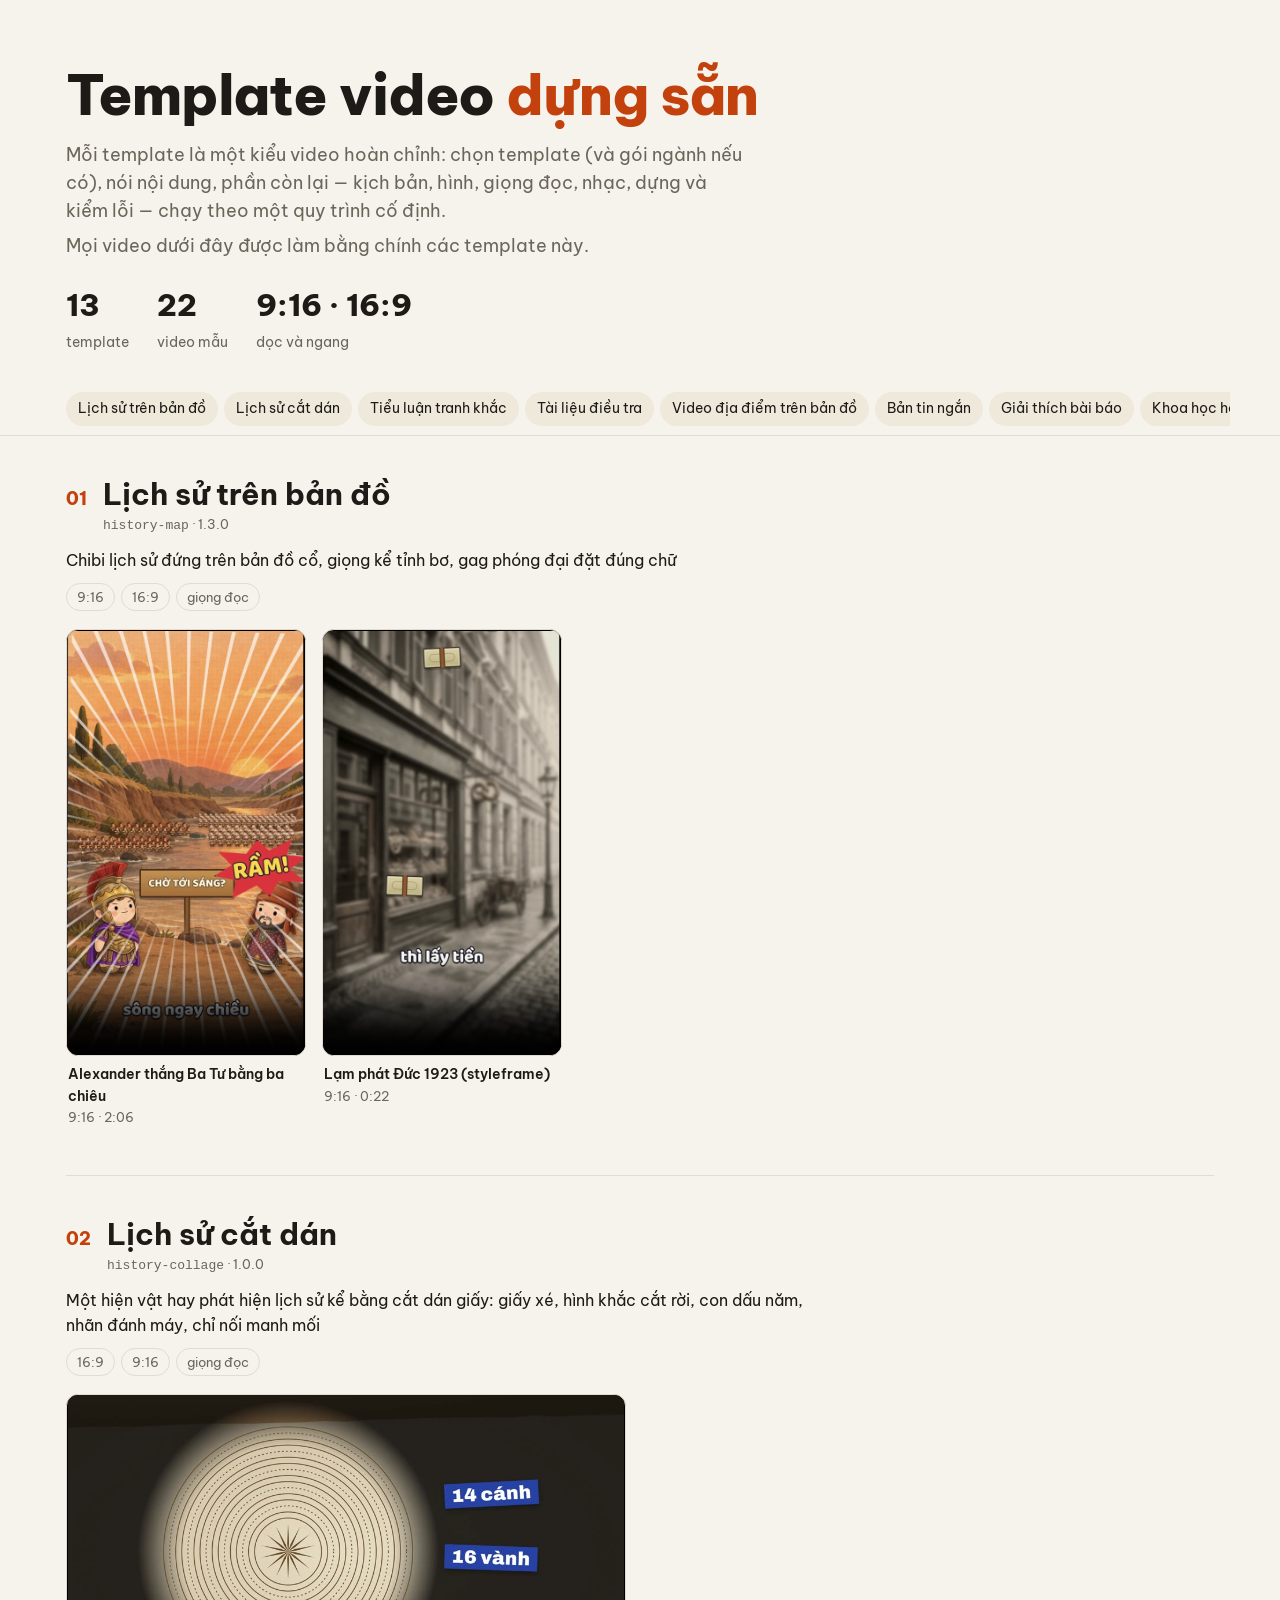
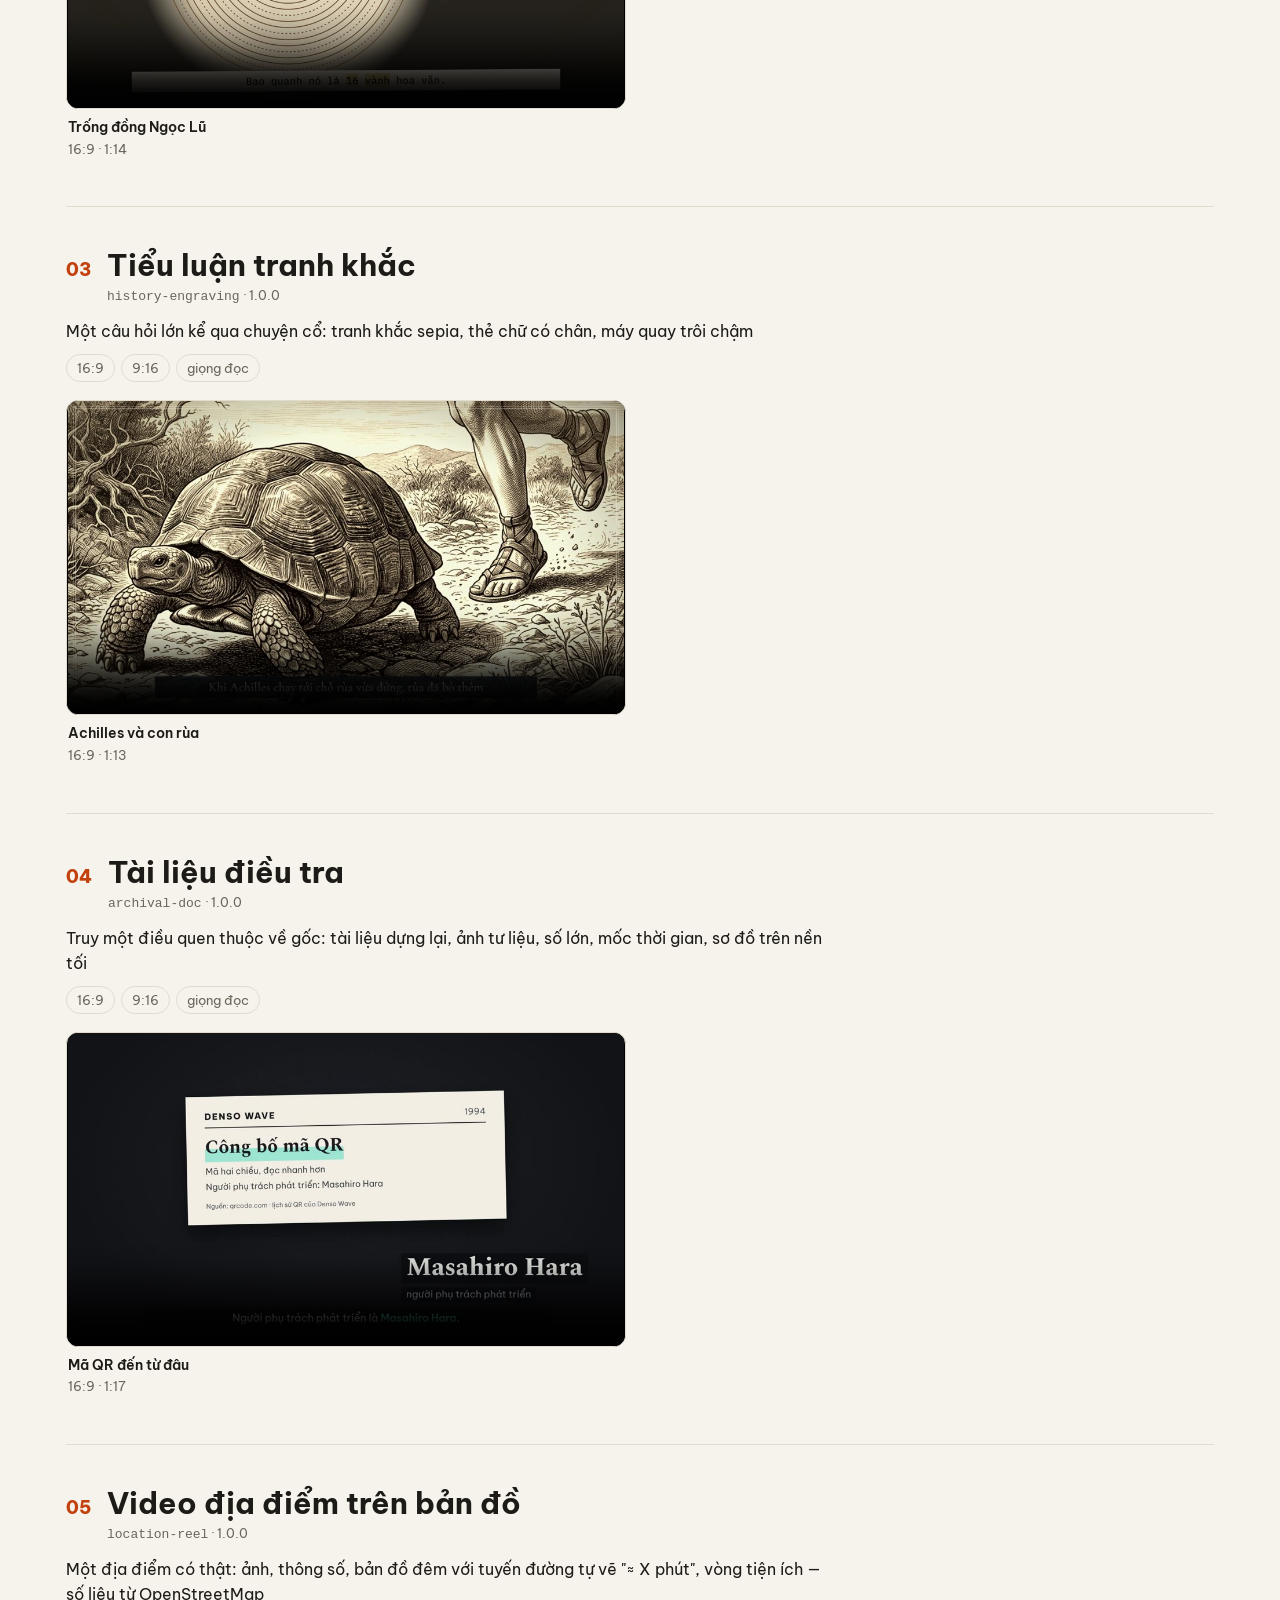
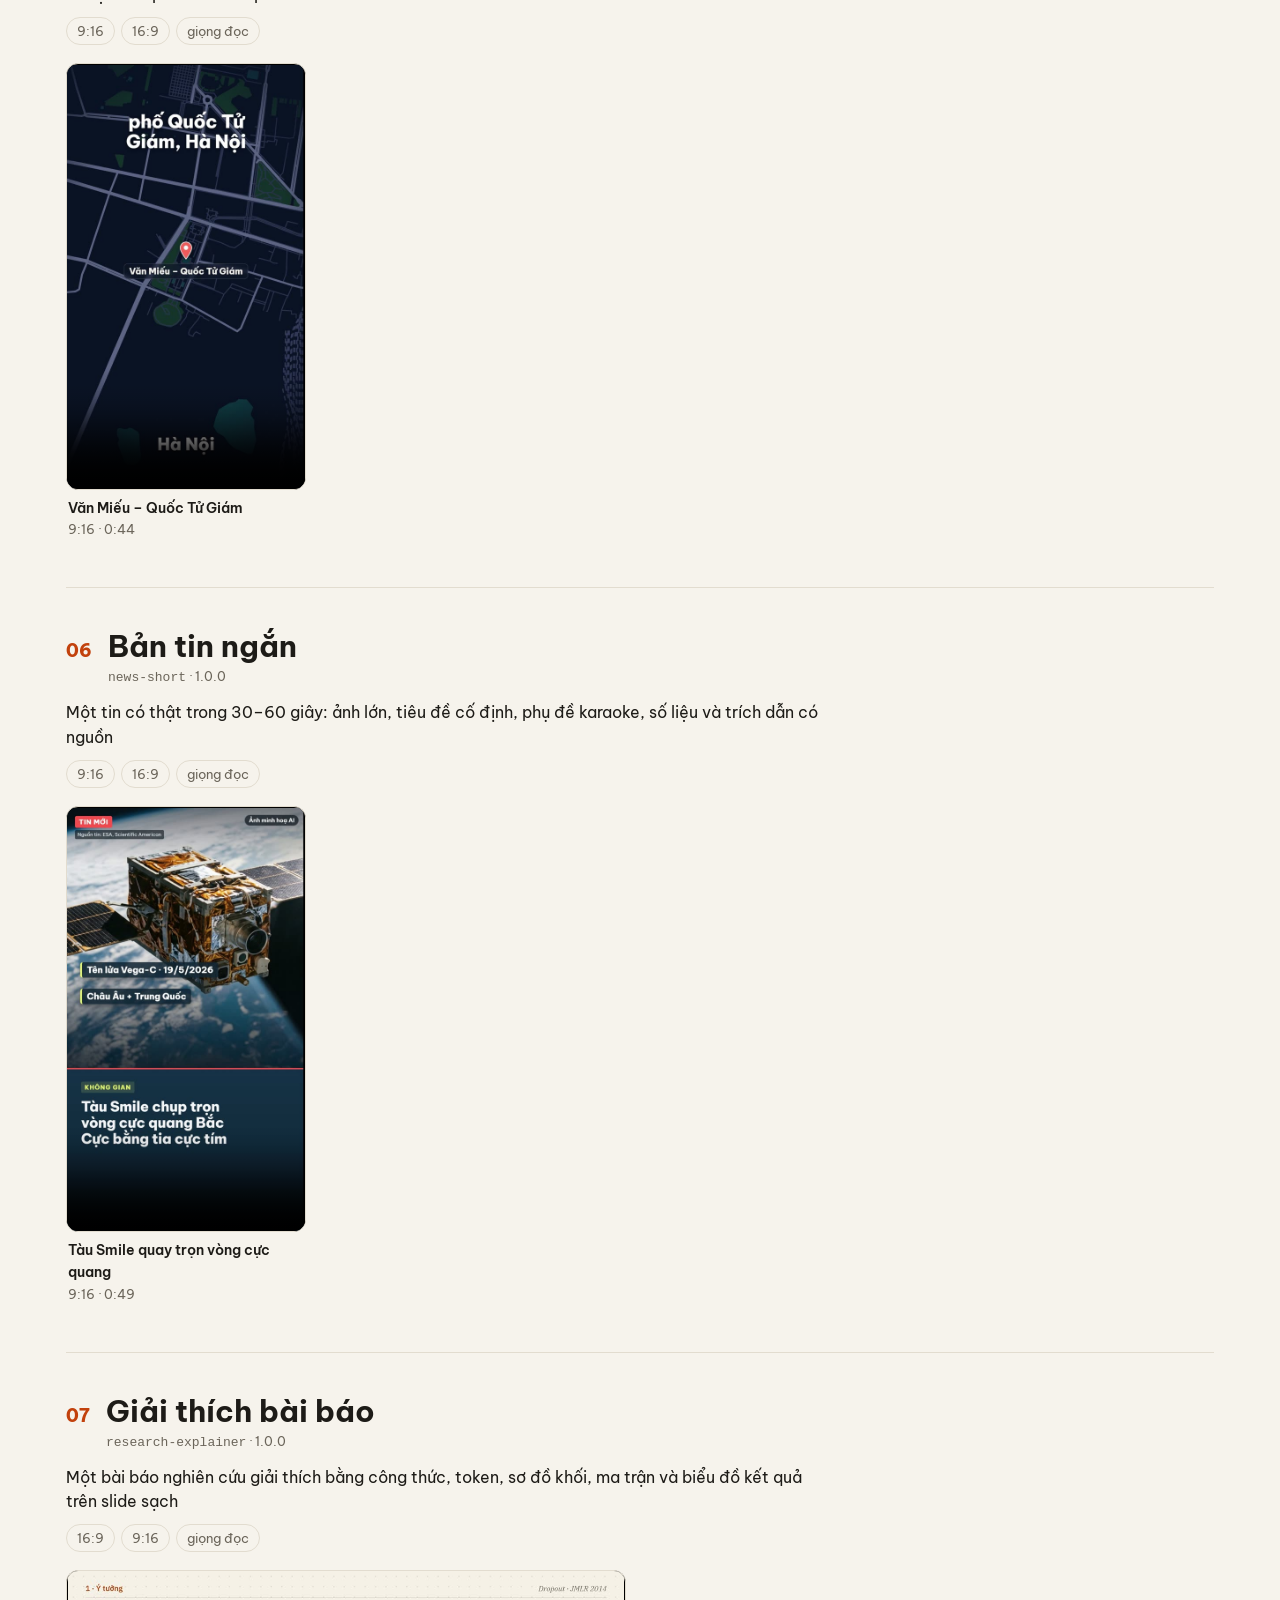
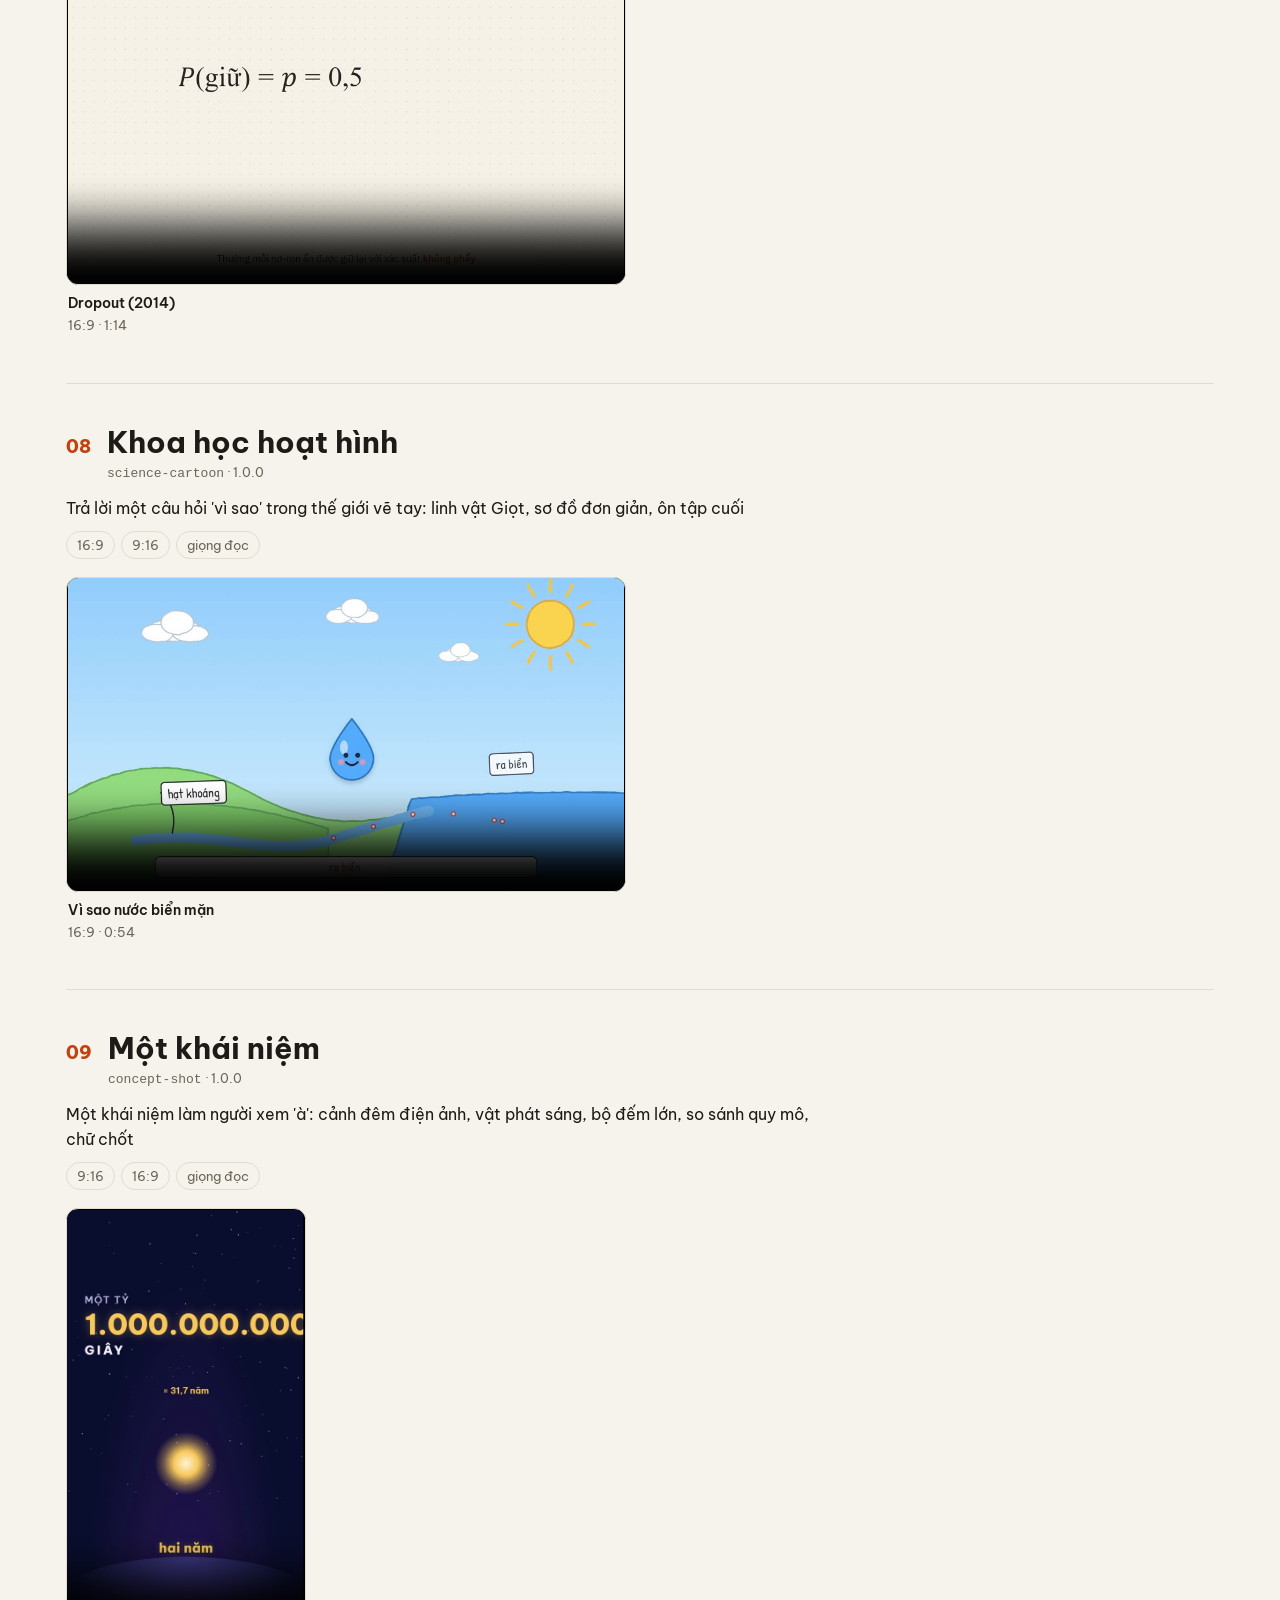
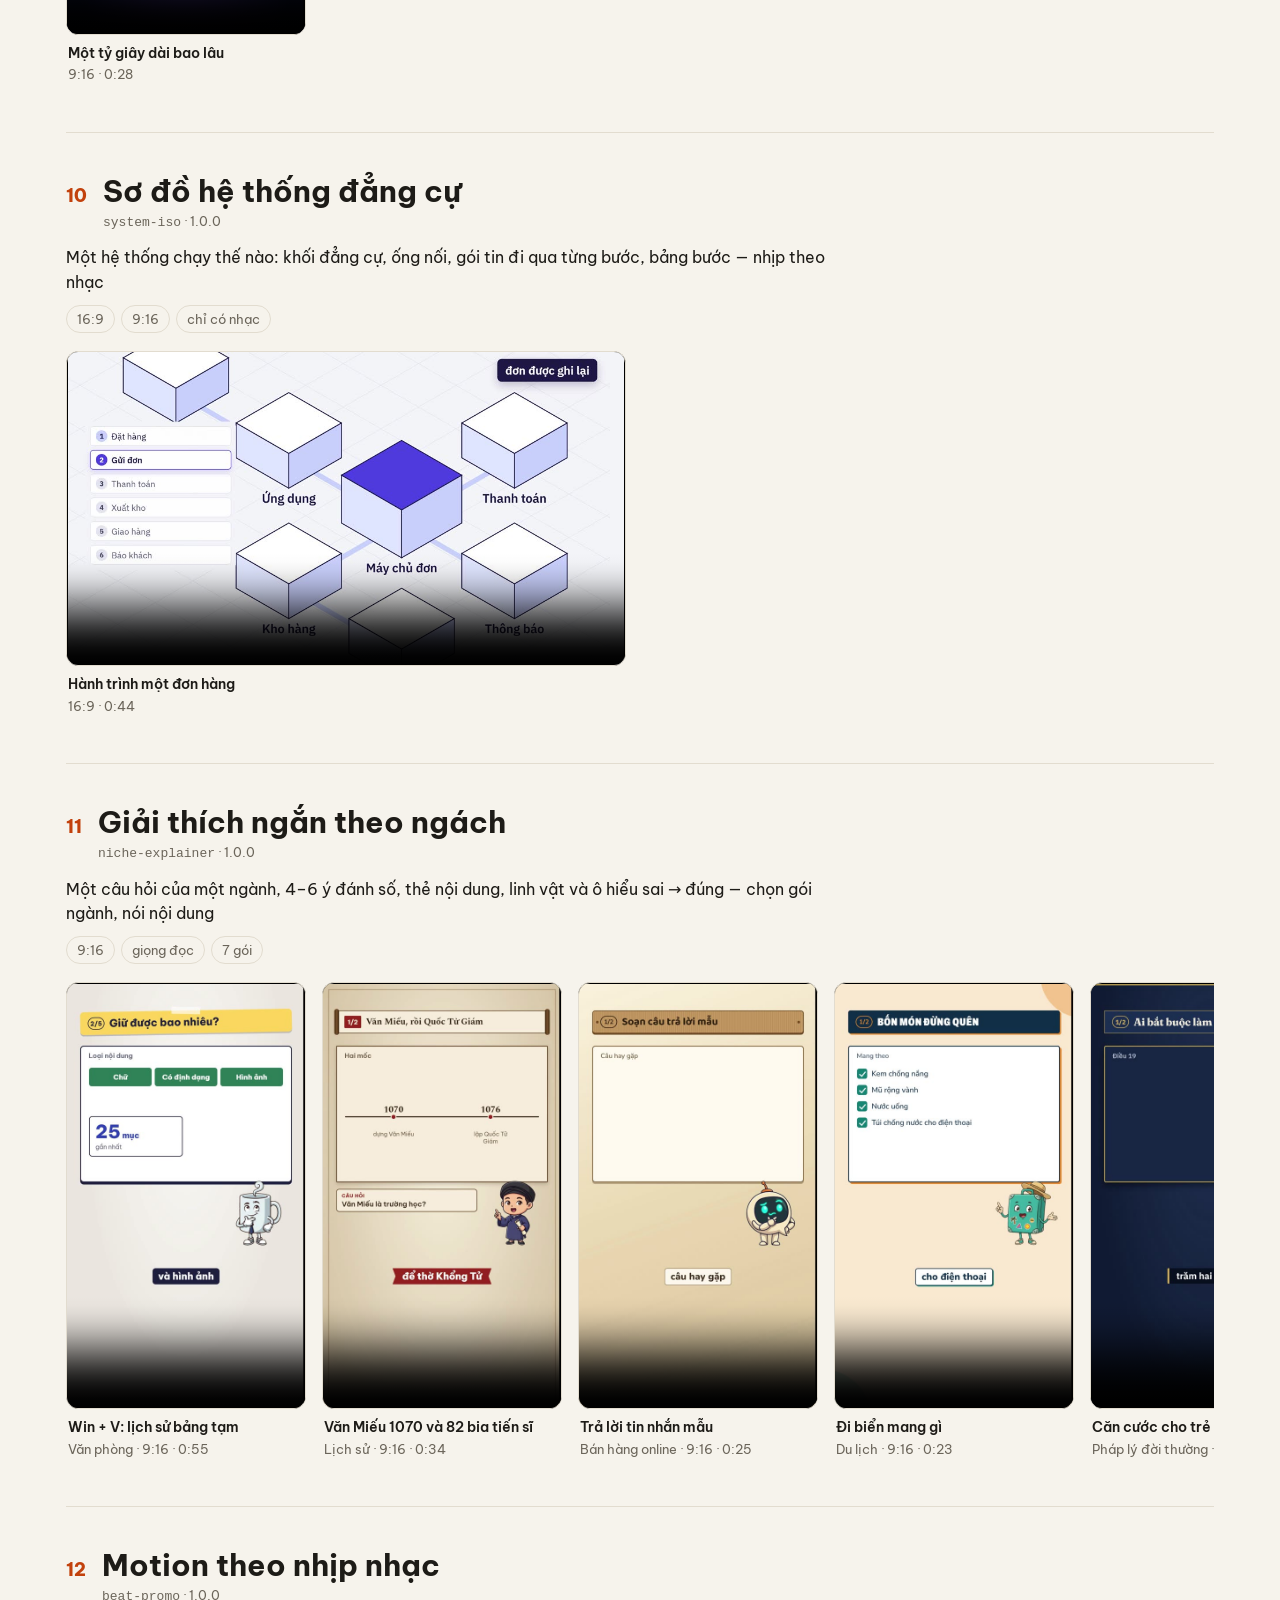
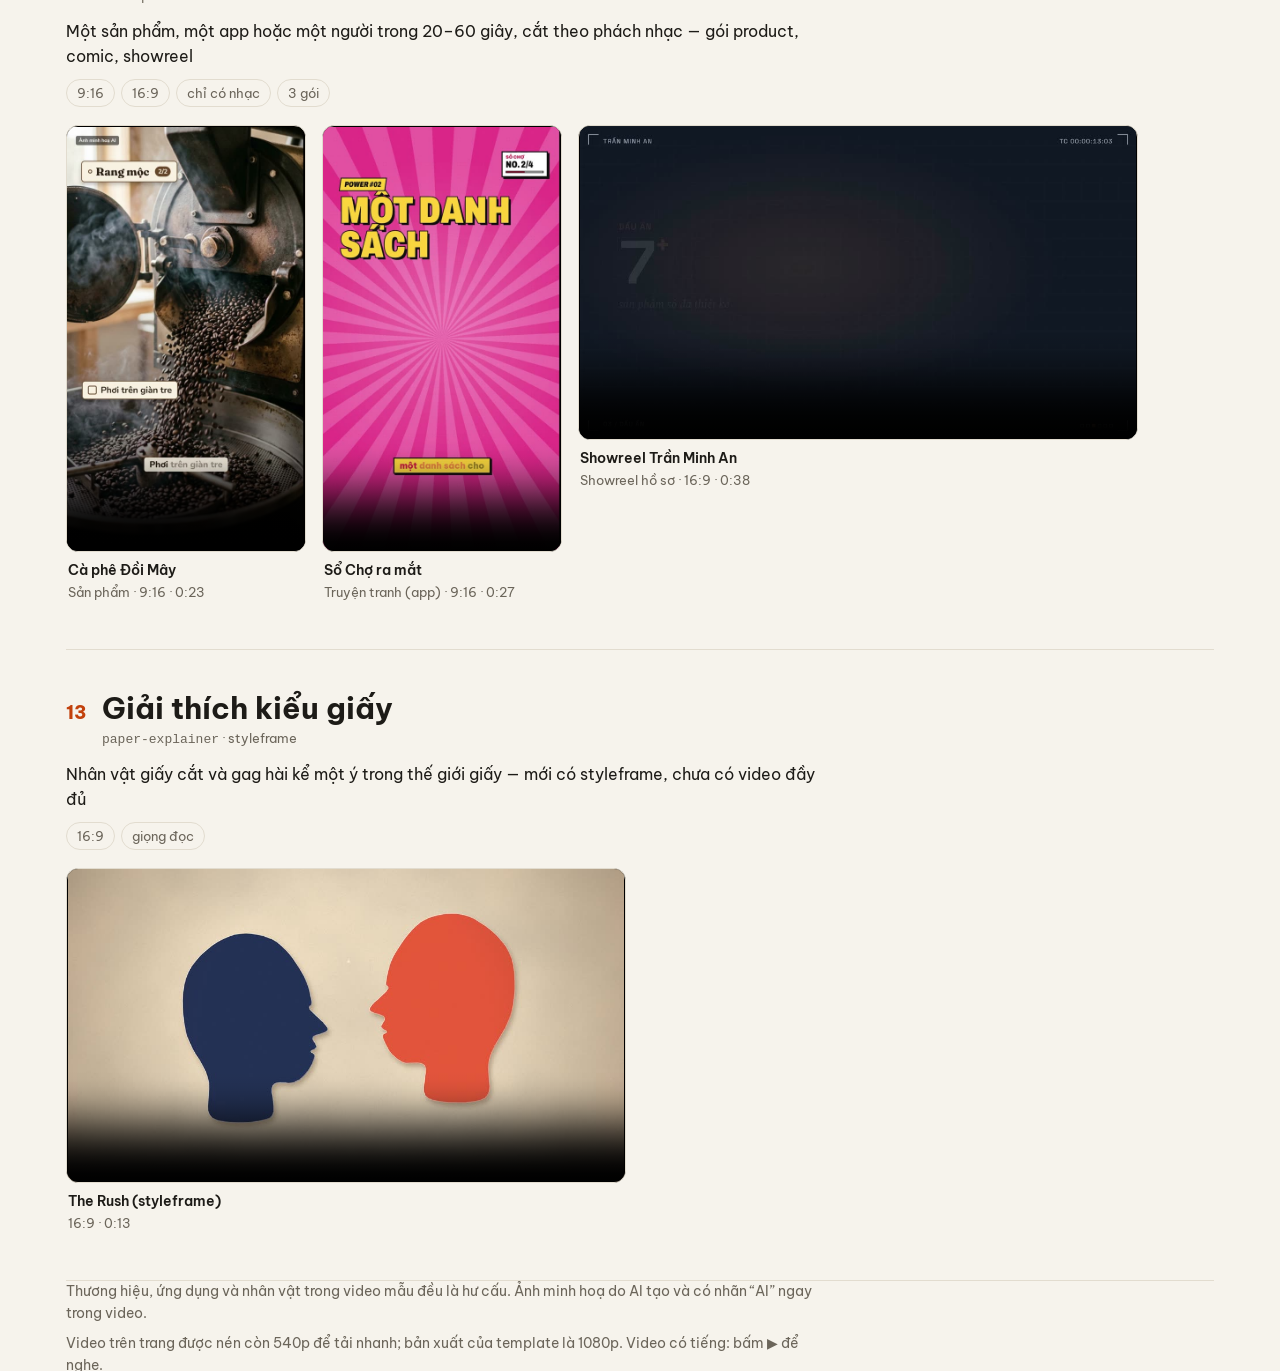
==== index.html @ 96972f42 "Template showcase page with sample videos Built from showcase/ in AI-Native-Lab/ClaudeVideo (master " ====
<!doctype html>
<html lang="vi">
<head>
<meta charset="utf-8">
<meta name="viewport" content="width=device-width, initial-scale=1">
<title>Template video mẫu</title>
<meta name="description" content="Các template video dựng sẵn của studio, mỗi template kèm video mẫu.">
<link rel="preconnect" href="https://fonts.googleapis.com">
<link rel="preconnect" href="https://fonts.gstatic.com" crossorigin>
<link href="https://fonts.googleapis.com/css2?family=Be+Vietnam+Pro:wght@400;600;800&display=swap" rel="stylesheet">
<style>
:root {
  --bg: #F6F3EC; --surface: #FFFFFF; --ink: #1D1B17; --muted: #6B655A; --line: #E2DCCF; --accent: #C2410C; --chip: #EFE9DC;
}
@media (prefers-color-scheme: dark) {
  :root:not([data-theme="light"]) { --bg: #141311; --surface: #1E1C19; --ink: #F1ECE2; --muted: #A39C8F; --line: #34302A; --accent: #F28C4B; --chip: #2A2722; }
}
:root[data-theme="dark"] { --bg: #141311; --surface: #1E1C19; --ink: #F1ECE2; --muted: #A39C8F; --line: #34302A; --accent: #F28C4B; --chip: #2A2722; }
* { box-sizing: border-box; }
body { margin: 0; background: var(--bg); color: var(--ink); font: 16px/1.55 "Be Vietnam Pro", system-ui, sans-serif; }
.wrap { max-width: 1180px; margin: 0 auto; padding: 0 16px; }
.hero { padding-top: 64px; padding-bottom: 28px; }
.hero h1 { font-size: clamp(32px, 6vw, 56px); line-height: 1.12; margin: 0 0 14px; font-weight: 800; letter-spacing: -0.02em; }
.hero h1 em { font-style: normal; color: var(--accent); }
.hero p { max-width: 680px; color: var(--muted); margin: 0 0 8px; font-size: 18px; }
.stats { display: flex; gap: 28px; margin: 22px 0 0; flex-wrap: wrap; }
.stats div b { display: block; font-size: 30px; font-weight: 800; }
.stats div span { color: var(--muted); font-size: 14px; }
nav { position: sticky; top: 0; z-index: 2; background: var(--bg); border-bottom: 1px solid var(--line); }
nav .wrap { display: flex; gap: 6px; overflow-x: auto; padding-top: 10px; padding-bottom: 10px; scrollbar-width: thin; }
nav a { flex: none; text-decoration: none; color: var(--ink); background: var(--chip); padding: 6px 12px; border-radius: 999px; font-size: 14px; }
nav a:hover { color: var(--accent); }
.tpl { padding: 40px 0 36px; border-bottom: 1px solid var(--line); scroll-margin-top: 60px; }
.tpl header { display: flex; gap: 16px; align-items: baseline; }
.num { font-weight: 800; color: var(--accent); font-size: 18px; }
.tpl h2 { margin: 0; font-size: clamp(22px, 3.4vw, 30px); line-height: 1.2; }
.id { margin: 2px 0 0; color: var(--muted); font-size: 13px; }
.id code { font-family: ui-monospace, Consolas, monospace; }
.pitch { max-width: 760px; margin: 12px 0 10px; }
.tags { list-style: none; padding: 0; margin: 0 0 18px; display: flex; gap: 6px; flex-wrap: wrap; }
.tags li { font-size: 13px; padding: 3px 10px; border: 1px solid var(--line); border-radius: 999px; color: var(--muted); }
.strip { display: flex; gap: 16px; overflow-x: auto; padding-bottom: 10px; align-items: flex-start; scroll-snap-type: x proximity; }
.clip { margin: 0; flex: none; scroll-snap-align: start; }
.clip video { display: block; width: 100%; border-radius: 12px; background: #000; border: 1px solid var(--line); }
.v916 { width: 240px; } .v916 video { aspect-ratio: 9 / 16; }
.v169 { width: 560px; } .v169 video { aspect-ratio: 16 / 9; }
figcaption { padding: 8px 2px 0; font-size: 14px; }
figcaption b { display: block; font-weight: 600; }
figcaption span { color: var(--muted); font-size: 13px; }
footer { padding-top: 36px; padding-bottom: 56px; color: var(--muted); font-size: 14px; }
footer p { max-width: 760px; margin: 0 0 8px; }
@media (max-width: 640px) {
  .hero { padding-top: 40px; }
  .v916 { width: 62vw; } .v169 { width: calc(100vw - 32px); }
}
</style>
</head>
<body>
<div class="wrap hero">
  <h1>Template video <em>dựng sẵn</em></h1>
  <p>Mỗi template là một kiểu video hoàn chỉnh: chọn template (và gói ngành nếu có), nói nội dung, phần còn lại — kịch bản, hình, giọng đọc, nhạc, dựng và kiểm lỗi — chạy theo một quy trình cố định.</p>
  <p>Mọi video dưới đây được làm bằng chính các template này.</p>
  <div class="stats"><div><b>13</b><span>template</span></div><div><b>22</b><span>video mẫu</span></div><div><b>9:16 · 16:9</b><span>dọc và ngang</span></div></div>
</div>
<nav><div class="wrap"><a href="#history-map">Lịch sử trên bản đồ</a><a href="#history-collage">Lịch sử cắt dán</a><a href="#history-engraving">Tiểu luận tranh khắc</a><a href="#archival-doc">Tài liệu điều tra</a><a href="#location-reel">Video địa điểm trên bản đồ</a><a href="#news-short">Bản tin ngắn</a><a href="#research-explainer">Giải thích bài báo</a><a href="#science-cartoon">Khoa học hoạt hình</a><a href="#concept-shot">Một khái niệm</a><a href="#system-iso">Sơ đồ hệ thống đẳng cự</a><a href="#niche-explainer">Giải thích ngắn theo ngách</a><a href="#beat-promo">Motion theo nhịp nhạc</a><a href="#paper-explainer">Giải thích kiểu giấy</a></div></nav>
<main class="wrap"><section class="tpl" id="history-map"><header><span class="num">01</span><div><h2>Lịch sử trên bản đồ</h2><p class="id"><code>history-map</code> · 1.3.0</p></div></header><p class="pitch">Chibi lịch sử đứng trên bản đồ cổ, giọng kể tỉnh bơ, gag phóng đại đặt đúng chữ</p><ul class="tags"><li>9:16</li><li>16:9</li><li>giọng đọc</li></ul><div class="strip"><figure class="clip v916"><video controls preload="none" playsinline poster="posters/alexander.jpg" src="videos/alexander.mp4"></video><figcaption><b>Alexander thắng Ba Tư bằng ba chiêu</b><span>9:16 · 2:06</span></figcaption></figure><figure class="clip v916"><video controls preload="none" playsinline poster="posters/duc-1923.jpg" src="videos/duc-1923.mp4"></video><figcaption><b>Lạm phát Đức 1923 (styleframe)</b><span>9:16 · 0:22</span></figcaption></figure></div></section><section class="tpl" id="history-collage"><header><span class="num">02</span><div><h2>Lịch sử cắt dán</h2><p class="id"><code>history-collage</code> · 1.0.0</p></div></header><p class="pitch">Một hiện vật hay phát hiện lịch sử kể bằng cắt dán giấy: giấy xé, hình khắc cắt rời, con dấu năm, nhãn đánh máy, chỉ nối manh mối</p><ul class="tags"><li>16:9</li><li>9:16</li><li>giọng đọc</li></ul><div class="strip"><figure class="clip v169"><video controls preload="none" playsinline poster="posters/trong-dong.jpg" src="videos/trong-dong.mp4"></video><figcaption><b>Trống đồng Ngọc Lũ</b><span>16:9 · 1:14</span></figcaption></figure></div></section><section class="tpl" id="history-engraving"><header><span class="num">03</span><div><h2>Tiểu luận tranh khắc</h2><p class="id"><code>history-engraving</code> · 1.0.0</p></div></header><p class="pitch">Một câu hỏi lớn kể qua chuyện cổ: tranh khắc sepia, thẻ chữ có chân, máy quay trôi chậm</p><ul class="tags"><li>16:9</li><li>9:16</li><li>giọng đọc</li></ul><div class="strip"><figure class="clip v169"><video controls preload="none" playsinline poster="posters/achilles.jpg" src="videos/achilles.mp4"></video><figcaption><b>Achilles và con rùa</b><span>16:9 · 1:13</span></figcaption></figure></div></section><section class="tpl" id="archival-doc"><header><span class="num">04</span><div><h2>Tài liệu điều tra</h2><p class="id"><code>archival-doc</code> · 1.0.0</p></div></header><p class="pitch">Truy một điều quen thuộc về gốc: tài liệu dựng lại, ảnh tư liệu, số lớn, mốc thời gian, sơ đồ trên nền tối</p><ul class="tags"><li>16:9</li><li>9:16</li><li>giọng đọc</li></ul><div class="strip"><figure class="clip v169"><video controls preload="none" playsinline poster="posters/ma-qr.jpg" src="videos/ma-qr.mp4"></video><figcaption><b>Mã QR đến từ đâu</b><span>16:9 · 1:17</span></figcaption></figure></div></section><section class="tpl" id="location-reel"><header><span class="num">05</span><div><h2>Video địa điểm trên bản đồ</h2><p class="id"><code>location-reel</code> · 1.0.0</p></div></header><p class="pitch">Một địa điểm có thật: ảnh, thông số, bản đồ đêm với tuyến đường tự vẽ &quot;≈ X phút&quot;, vòng tiện ích — số liệu từ OpenStreetMap</p><ul class="tags"><li>9:16</li><li>16:9</li><li>giọng đọc</li></ul><div class="strip"><figure class="clip v916"><video controls preload="none" playsinline poster="posters/van-mieu.jpg" src="videos/van-mieu.mp4"></video><figcaption><b>Văn Miếu – Quốc Tử Giám</b><span>9:16 · 0:44</span></figcaption></figure></div></section><section class="tpl" id="news-short"><header><span class="num">06</span><div><h2>Bản tin ngắn</h2><p class="id"><code>news-short</code> · 1.0.0</p></div></header><p class="pitch">Một tin có thật trong 30–60 giây: ảnh lớn, tiêu đề cố định, phụ đề karaoke, số liệu và trích dẫn có nguồn</p><ul class="tags"><li>9:16</li><li>16:9</li><li>giọng đọc</li></ul><div class="strip"><figure class="clip v916"><video controls preload="none" playsinline poster="posters/smile.jpg" src="videos/smile.mp4"></video><figcaption><b>Tàu Smile quay trọn vòng cực quang</b><span>9:16 · 0:49</span></figcaption></figure></div></section><section class="tpl" id="research-explainer"><header><span class="num">07</span><div><h2>Giải thích bài báo</h2><p class="id"><code>research-explainer</code> · 1.0.0</p></div></header><p class="pitch">Một bài báo nghiên cứu giải thích bằng công thức, token, sơ đồ khối, ma trận và biểu đồ kết quả trên slide sạch</p><ul class="tags"><li>16:9</li><li>9:16</li><li>giọng đọc</li></ul><div class="strip"><figure class="clip v169"><video controls preload="none" playsinline poster="posters/dropout.jpg" src="videos/dropout.mp4"></video><figcaption><b>Dropout (2014)</b><span>16:9 · 1:14</span></figcaption></figure></div></section><section class="tpl" id="science-cartoon"><header><span class="num">08</span><div><h2>Khoa học hoạt hình</h2><p class="id"><code>science-cartoon</code> · 1.0.0</p></div></header><p class="pitch">Trả lời một câu hỏi &#x27;vì sao&#x27; trong thế giới vẽ tay: linh vật Giọt, sơ đồ đơn giản, ôn tập cuối</p><ul class="tags"><li>16:9</li><li>9:16</li><li>giọng đọc</li></ul><div class="strip"><figure class="clip v169"><video controls preload="none" playsinline poster="posters/bien-man.jpg" src="videos/bien-man.mp4"></video><figcaption><b>Vì sao nước biển mặn</b><span>16:9 · 0:54</span></figcaption></figure></div></section><section class="tpl" id="concept-shot"><header><span class="num">09</span><div><h2>Một khái niệm</h2><p class="id"><code>concept-shot</code> · 1.0.0</p></div></header><p class="pitch">Một khái niệm làm người xem &#x27;à&#x27;: cảnh đêm điện ảnh, vật phát sáng, bộ đếm lớn, so sánh quy mô, chữ chốt</p><ul class="tags"><li>9:16</li><li>16:9</li><li>giọng đọc</li></ul><div class="strip"><figure class="clip v916"><video controls preload="none" playsinline poster="posters/mot-ty-giay.jpg" src="videos/mot-ty-giay.mp4"></video><figcaption><b>Một tỷ giây dài bao lâu</b><span>9:16 · 0:28</span></figcaption></figure></div></section><section class="tpl" id="system-iso"><header><span class="num">10</span><div><h2>Sơ đồ hệ thống đẳng cự</h2><p class="id"><code>system-iso</code> · 1.0.0</p></div></header><p class="pitch">Một hệ thống chạy thế nào: khối đẳng cự, ống nối, gói tin đi qua từng bước, bảng bước — nhịp theo nhạc</p><ul class="tags"><li>16:9</li><li>9:16</li><li>chỉ có nhạc</li></ul><div class="strip"><figure class="clip v169"><video controls preload="none" playsinline poster="posters/don-hang.jpg" src="videos/don-hang.mp4"></video><figcaption><b>Hành trình một đơn hàng</b><span>16:9 · 0:44</span></figcaption></figure></div></section><section class="tpl" id="niche-explainer"><header><span class="num">11</span><div><h2>Giải thích ngắn theo ngách</h2><p class="id"><code>niche-explainer</code> · 1.0.0</p></div></header><p class="pitch">Một câu hỏi của một ngành, 4–6 ý đánh số, thẻ nội dung, linh vật và ô hiểu sai → đúng — chọn gói ngành, nói nội dung</p><ul class="tags"><li>9:16</li><li>giọng đọc</li><li>7 gói</li></ul><div class="strip"><figure class="clip v916"><video controls preload="none" playsinline poster="posters/nx-office.jpg" src="videos/nx-office.mp4"></video><figcaption><b>Win + V: lịch sử bảng tạm</b><span>Văn phòng · 9:16 · 0:55</span></figcaption></figure><figure class="clip v916"><video controls preload="none" playsinline poster="posters/nx-history.jpg" src="videos/nx-history.mp4"></video><figcaption><b>Văn Miếu 1070 và 82 bia tiến sĩ</b><span>Lịch sử · 9:16 · 0:34</span></figcaption></figure><figure class="clip v916"><video controls preload="none" playsinline poster="posters/nx-shop.jpg" src="videos/nx-shop.mp4"></video><figcaption><b>Trả lời tin nhắn mẫu</b><span>Bán hàng online · 9:16 · 0:25</span></figcaption></figure><figure class="clip v916"><video controls preload="none" playsinline poster="posters/nx-travel.jpg" src="videos/nx-travel.mp4"></video><figcaption><b>Đi biển mang gì</b><span>Du lịch · 9:16 · 0:23</span></figcaption></figure><figure class="clip v916"><video controls preload="none" playsinline poster="posters/nx-legal.jpg" src="videos/nx-legal.mp4"></video><figcaption><b>Căn cước cho trẻ em</b><span>Pháp lý đời thường · 9:16 · 0:31</span></figcaption></figure><figure class="clip v916"><video controls preload="none" playsinline poster="posters/nx-ecommerce.jpg" src="videos/nx-ecommerce.mp4"></video><figcaption><b>Lãi thật một đơn 150 nghìn</b><span>Kinh doanh online · 9:16 · 0:25</span></figcaption></figure><figure class="clip v916"><video controls preload="none" playsinline poster="posters/nx-english.jpg" src="videos/nx-english.mp4"></video><figcaption><b>Make hay do?</b><span>Học tiếng Anh · 9:16 · 0:24</span></figcaption></figure></div></section><section class="tpl" id="beat-promo"><header><span class="num">12</span><div><h2>Motion theo nhịp nhạc</h2><p class="id"><code>beat-promo</code> · 1.0.0</p></div></header><p class="pitch">Một sản phẩm, một app hoặc một người trong 20–60 giây, cắt theo phách nhạc — gói product, comic, showreel</p><ul class="tags"><li>9:16</li><li>16:9</li><li>chỉ có nhạc</li><li>3 gói</li></ul><div class="strip"><figure class="clip v916"><video controls preload="none" playsinline poster="posters/bp-product.jpg" src="videos/bp-product.mp4"></video><figcaption><b>Cà phê Đồi Mây</b><span>Sản phẩm · 9:16 · 0:23</span></figcaption></figure><figure class="clip v916"><video controls preload="none" playsinline poster="posters/bp-comic.jpg" src="videos/bp-comic.mp4"></video><figcaption><b>Sổ Chợ ra mắt</b><span>Truyện tranh (app) · 9:16 · 0:27</span></figcaption></figure><figure class="clip v169"><video controls preload="none" playsinline poster="posters/bp-showreel.jpg" src="videos/bp-showreel.mp4"></video><figcaption><b>Showreel Trần Minh An</b><span>Showreel hồ sơ · 16:9 · 0:38</span></figcaption></figure></div></section><section class="tpl" id="paper-explainer"><header><span class="num">13</span><div><h2>Giải thích kiểu giấy</h2><p class="id"><code>paper-explainer</code> · styleframe</p></div></header><p class="pitch">Nhân vật giấy cắt và gag hài kể một ý trong thế giới giấy — mới có styleframe, chưa có video đầy đủ</p><ul class="tags"><li>16:9</li><li>giọng đọc</li></ul><div class="strip"><figure class="clip v169"><video controls preload="none" playsinline poster="posters/the-rush.jpg" src="videos/the-rush.mp4"></video><figcaption><b>The Rush (styleframe)</b><span>16:9 · 0:13</span></figcaption></figure></div></section></main>
<footer class="wrap">
  <p>Thương hiệu, ứng dụng và nhân vật trong video mẫu đều là hư cấu. Ảnh minh hoạ do AI tạo và có nhãn “AI” ngay trong video.</p>
  <p>Video trên trang được nén còn 540p để tải nhanh; bản xuất của template là 1080p. Video có tiếng: bấm ▶ để nghe.</p>
</footer>
<script>
// one video at a time
document.addEventListener("play", function (ev) {
  document.querySelectorAll("video").forEach(function (v) { if (v !== ev.target) v.pause(); });
}, true);
</script>
</body>
</html>
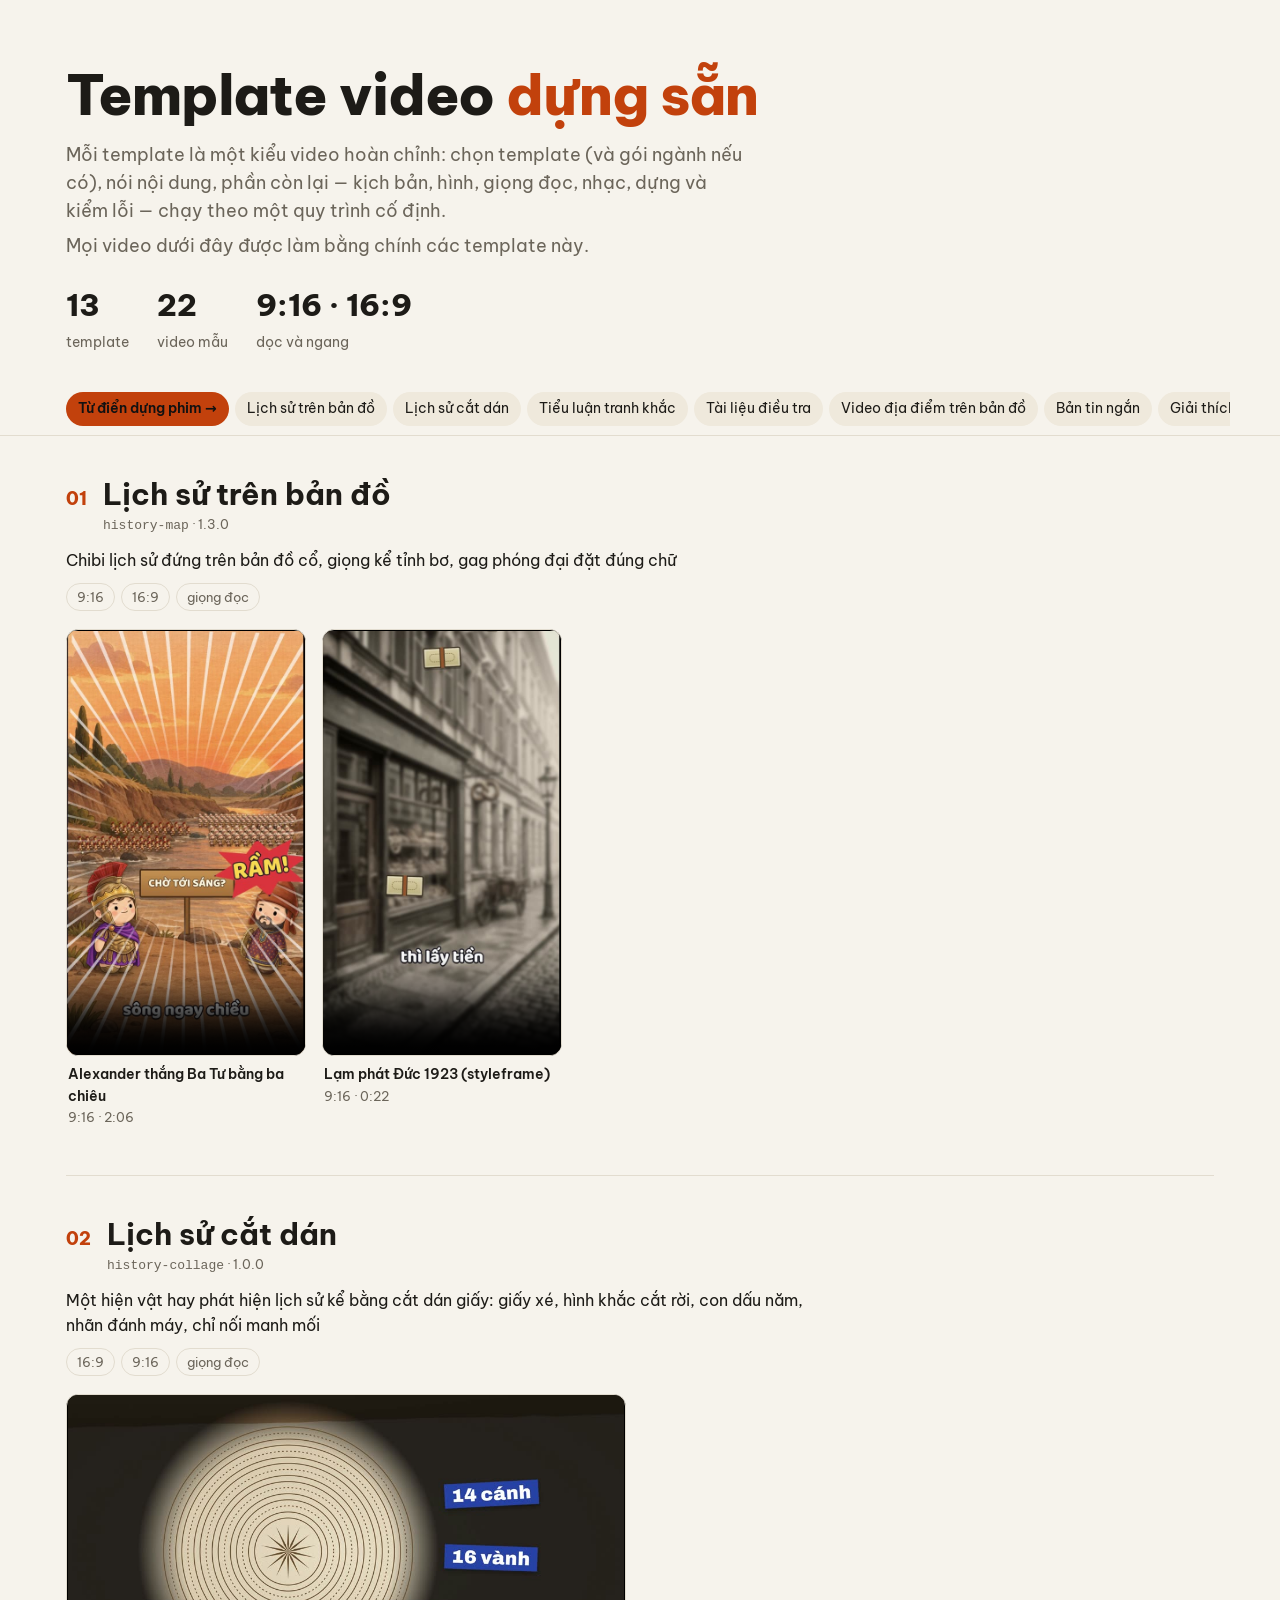
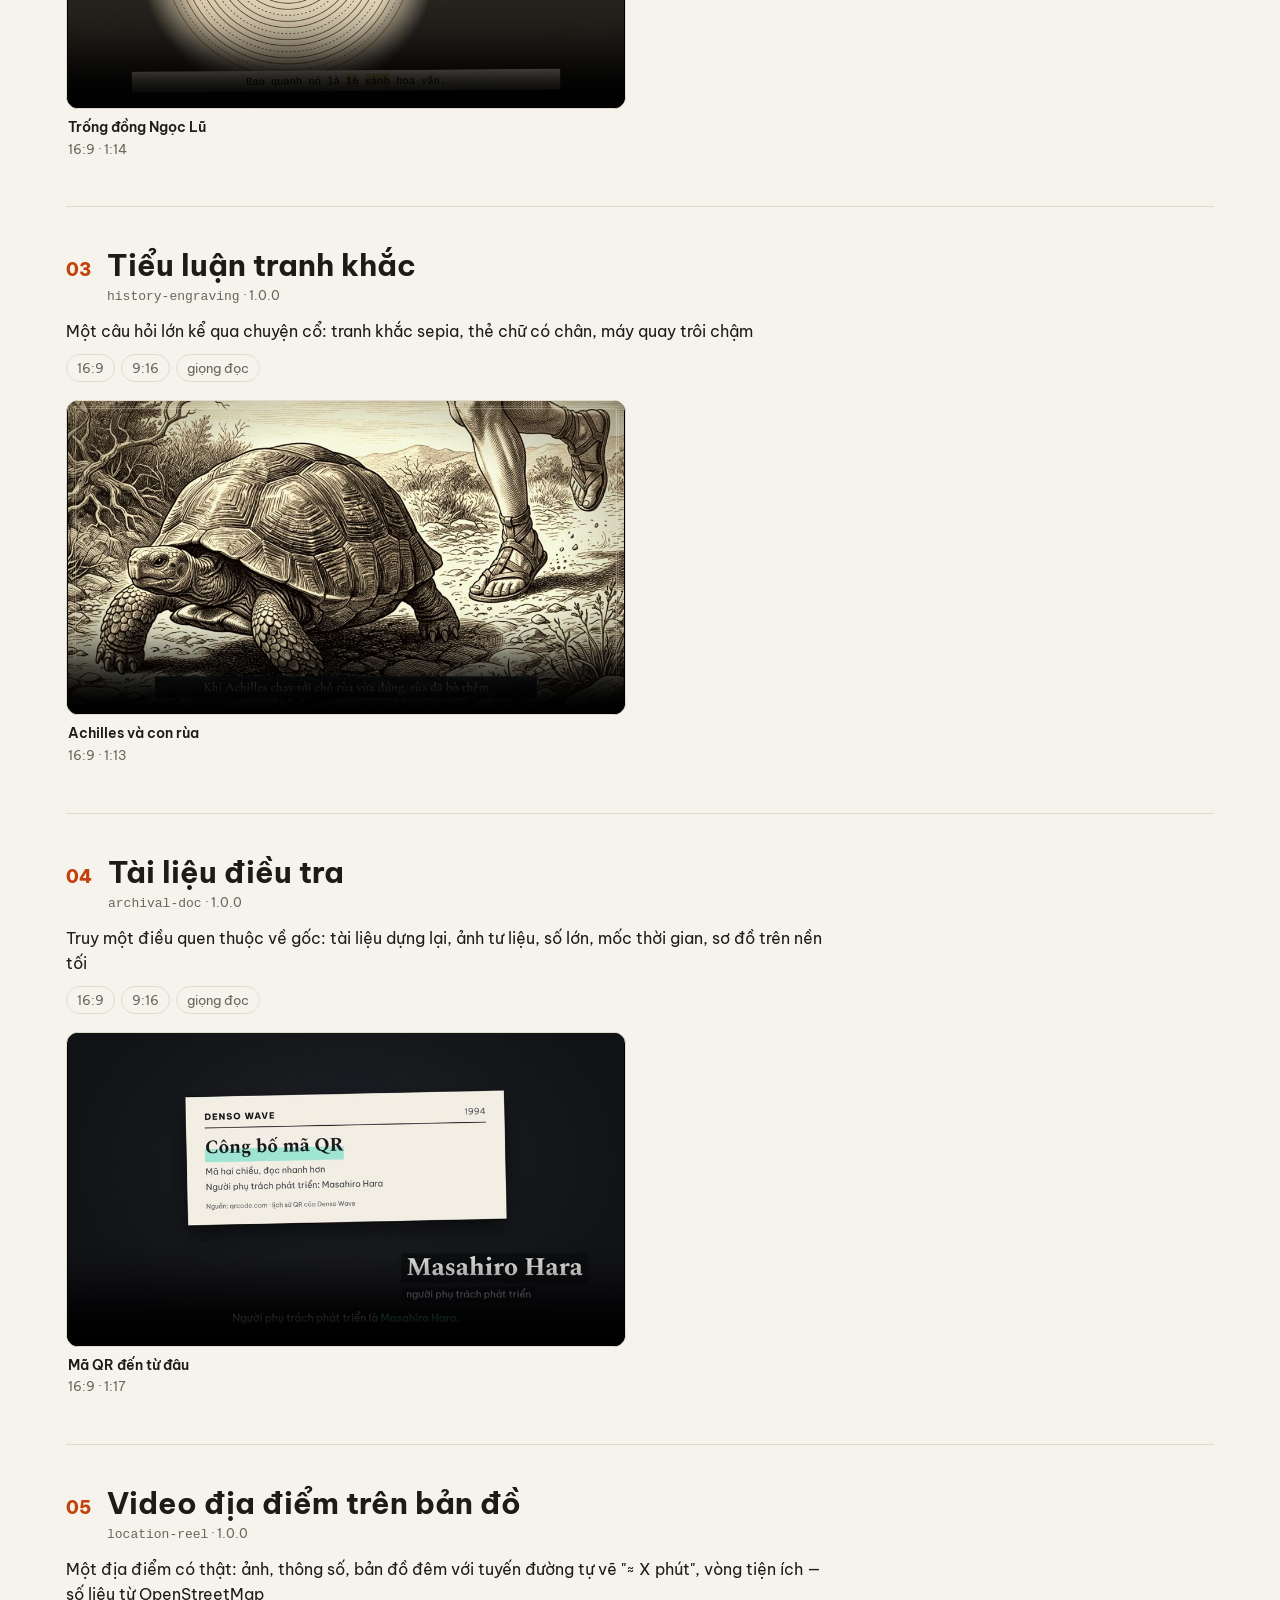
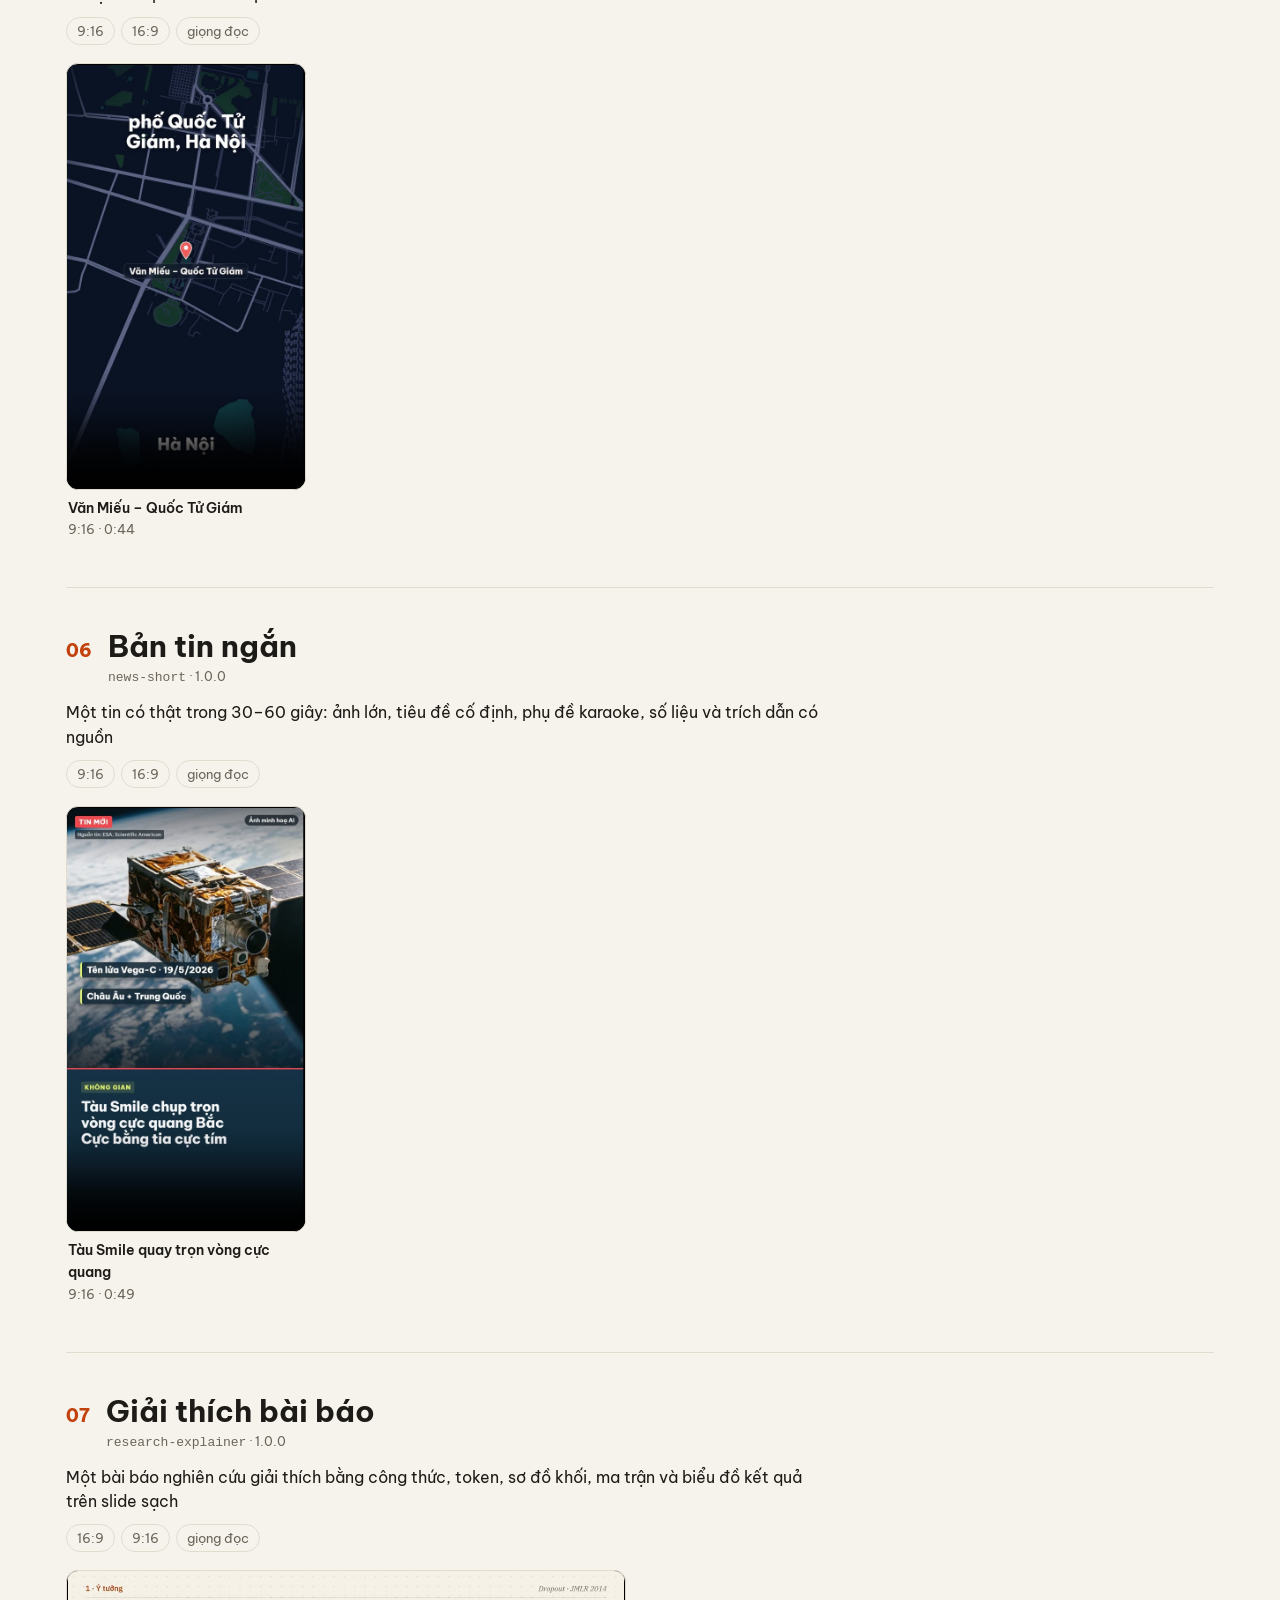
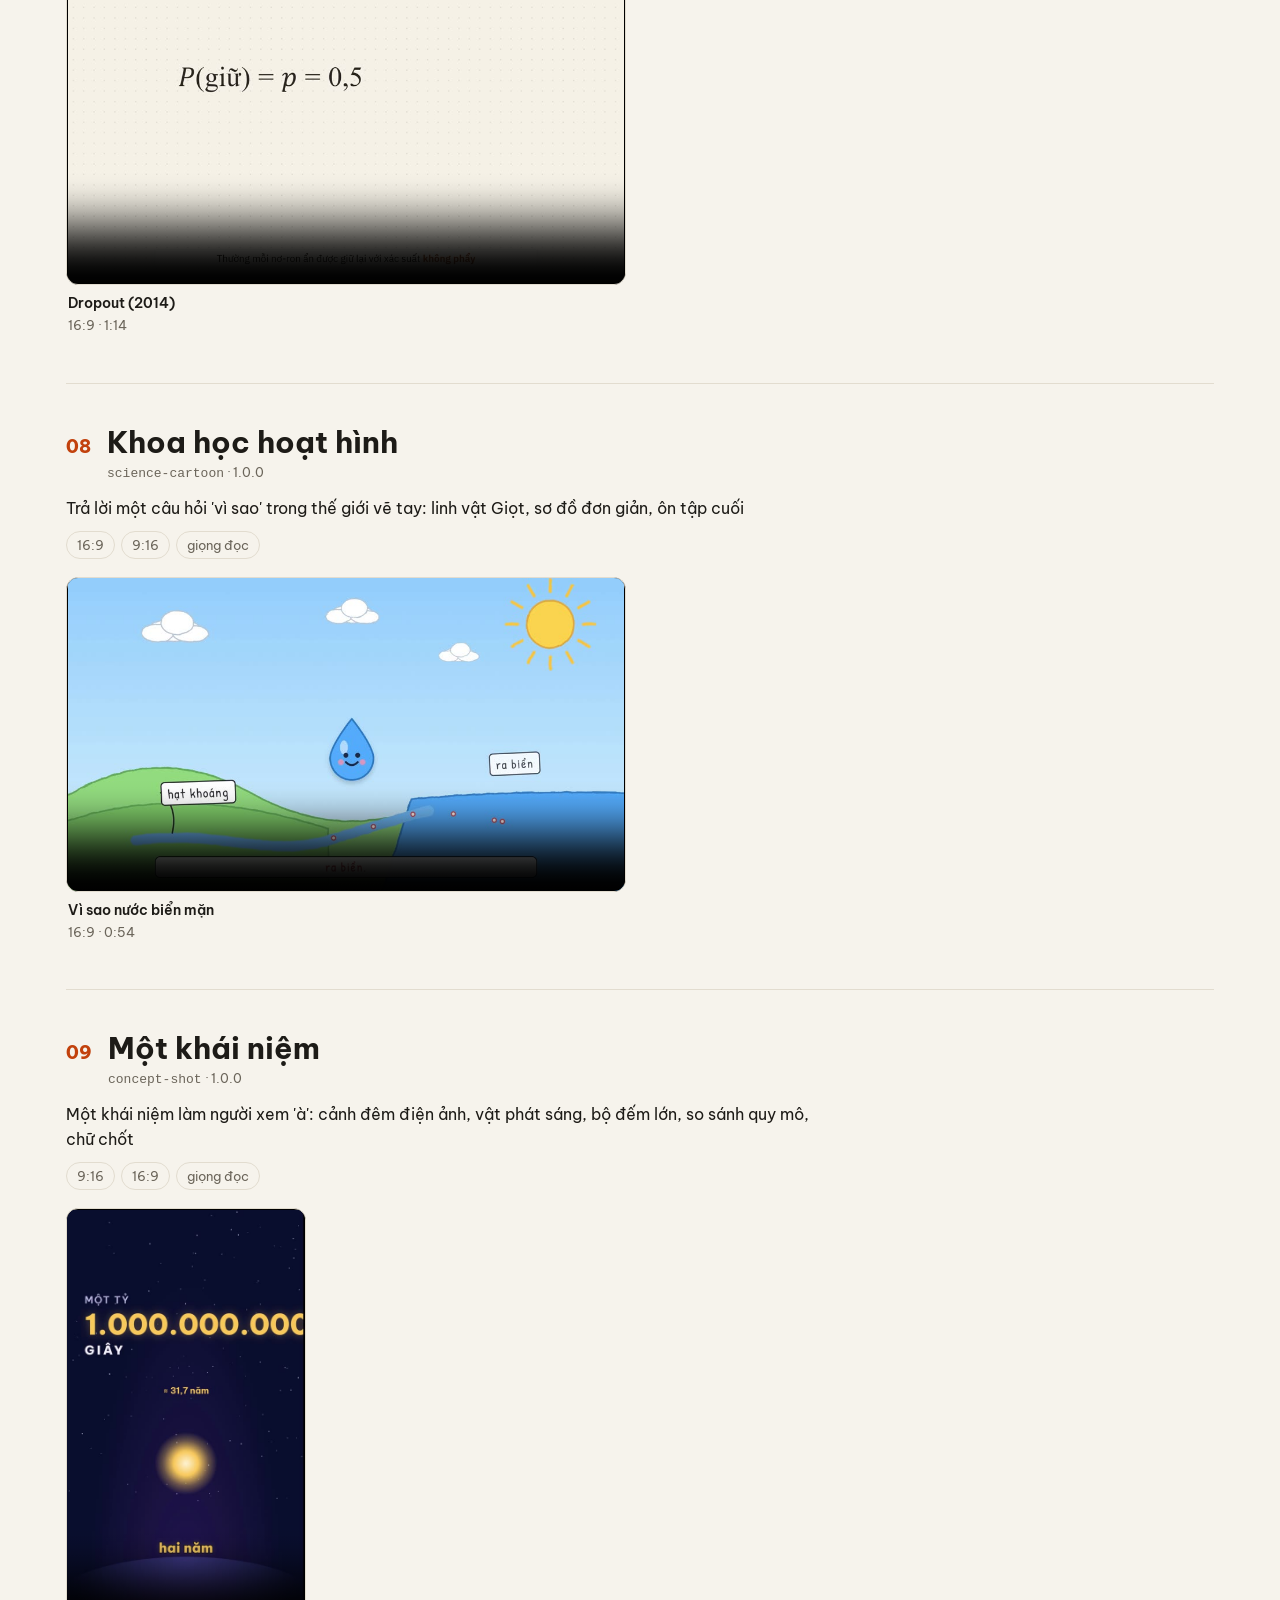
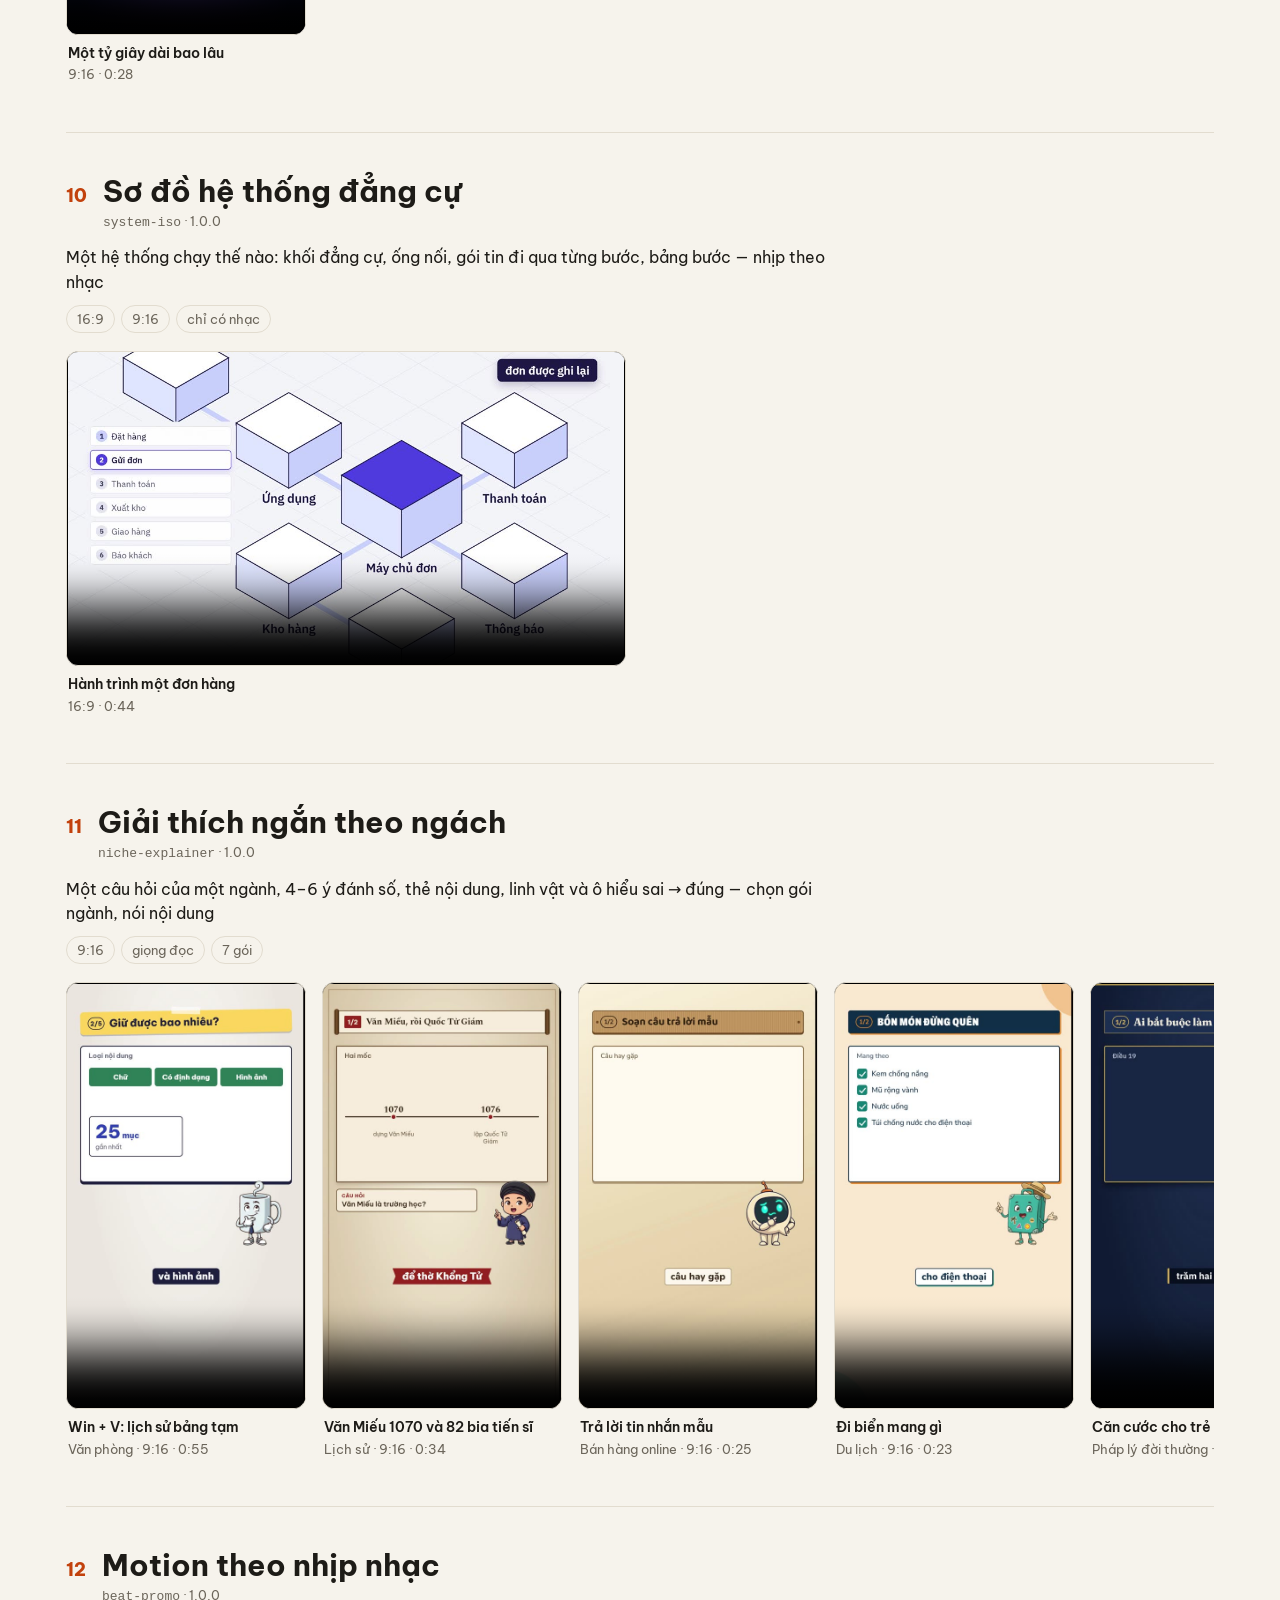
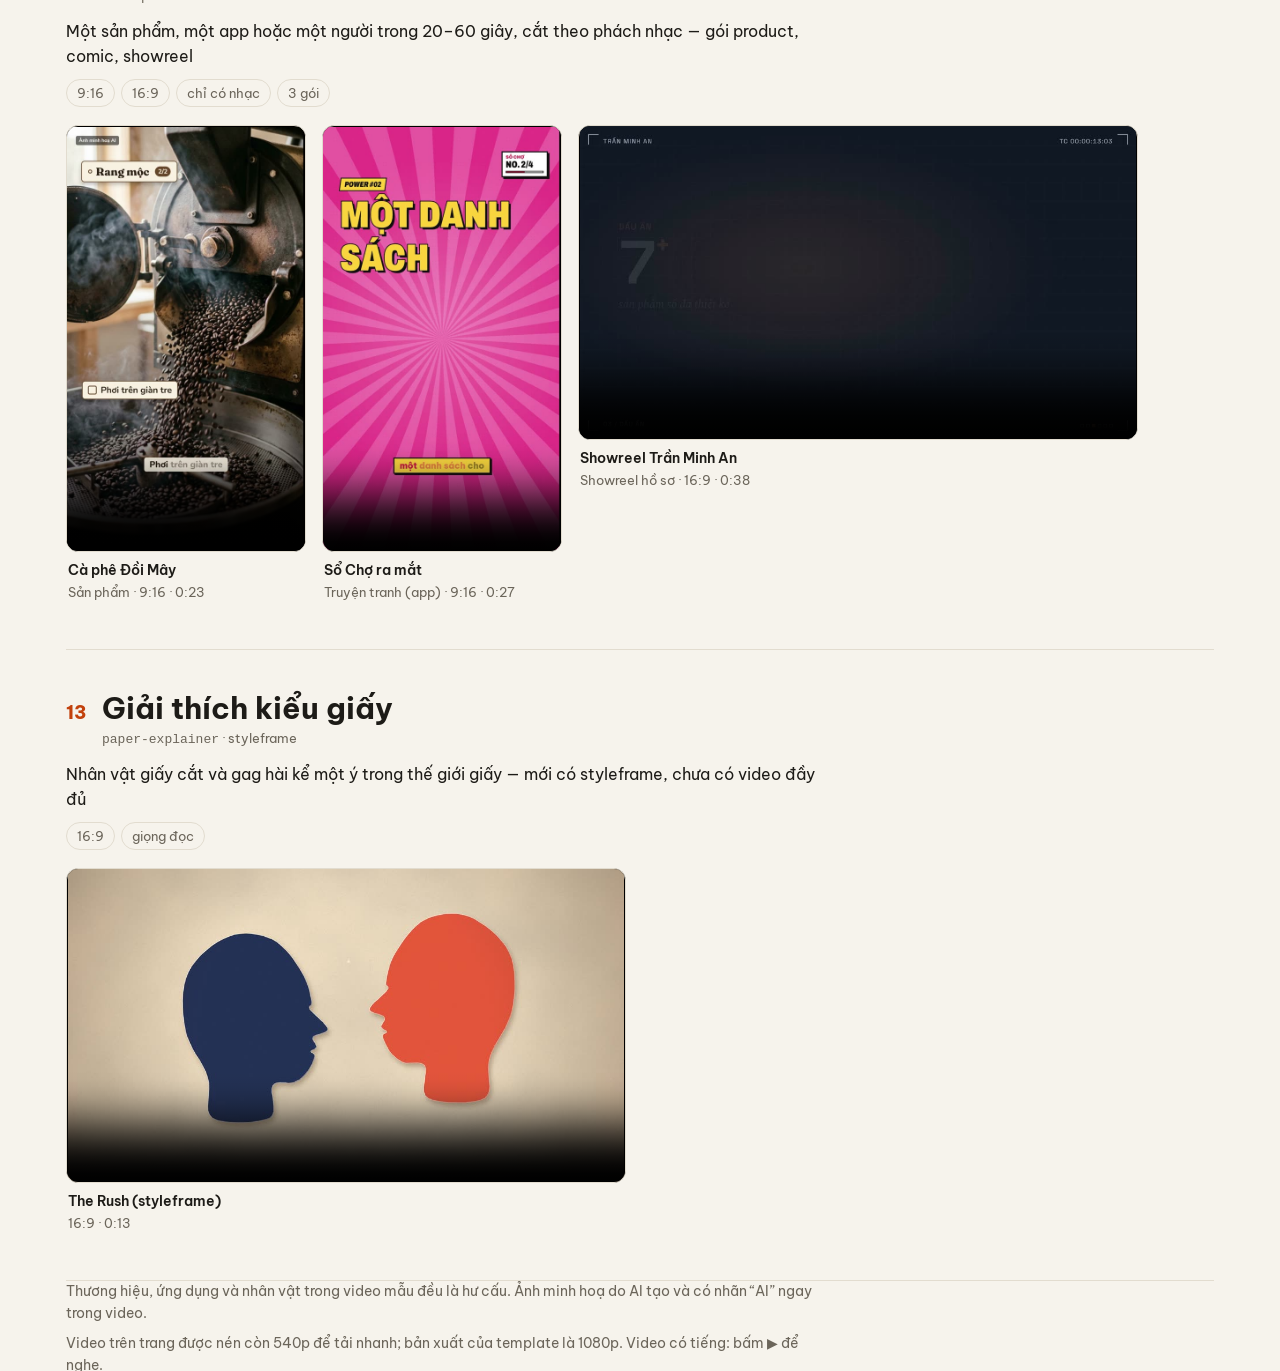
==== commit 119aa875: "Từ điển dựng phim: 32 kỹ thuật nhịp, chuyển động máy, chuyển cảnh, nhấn, tông màu, mỗi cái một demo " ====
--- a/index.html
+++ b/index.html
@@ -30,6 +30,8 @@
 nav .wrap { display: flex; gap: 6px; overflow-x: auto; padding-top: 10px; padding-bottom: 10px; scrollbar-width: thin; }
 nav a { flex: none; text-decoration: none; color: var(--ink); background: var(--chip); padding: 6px 12px; border-radius: 999px; font-size: 14px; }
 nav a:hover { color: var(--accent); }
+nav a.hot { background: var(--accent); color: #111; font-weight: 600; }
+nav a.hot:hover { color: #111; filter: brightness(1.08); }
 .tpl { padding: 40px 0 36px; border-bottom: 1px solid var(--line); scroll-margin-top: 60px; }
 .tpl header { display: flex; gap: 16px; align-items: baseline; }
 .num { font-weight: 800; color: var(--accent); font-size: 18px; }
@@ -62,7 +64,7 @@
   <p>Mọi video dưới đây được làm bằng chính các template này.</p>
   <div class="stats"><div><b>13</b><span>template</span></div><div><b>22</b><span>video mẫu</span></div><div><b>9:16 · 16:9</b><span>dọc và ngang</span></div></div>
 </div>
-<nav><div class="wrap"><a href="#history-map">Lịch sử trên bản đồ</a><a href="#history-collage">Lịch sử cắt dán</a><a href="#history-engraving">Tiểu luận tranh khắc</a><a href="#archival-doc">Tài liệu điều tra</a><a href="#location-reel">Video địa điểm trên bản đồ</a><a href="#news-short">Bản tin ngắn</a><a href="#research-explainer">Giải thích bài báo</a><a href="#science-cartoon">Khoa học hoạt hình</a><a href="#concept-shot">Một khái niệm</a><a href="#system-iso">Sơ đồ hệ thống đẳng cự</a><a href="#niche-explainer">Giải thích ngắn theo ngách</a><a href="#beat-promo">Motion theo nhịp nhạc</a><a href="#paper-explainer">Giải thích kiểu giấy</a></div></nav>
+<nav><div class="wrap"><a class="hot" href="edit-gallery/">Từ điển dựng phim →</a><a href="#history-map">Lịch sử trên bản đồ</a><a href="#history-collage">Lịch sử cắt dán</a><a href="#history-engraving">Tiểu luận tranh khắc</a><a href="#archival-doc">Tài liệu điều tra</a><a href="#location-reel">Video địa điểm trên bản đồ</a><a href="#news-short">Bản tin ngắn</a><a href="#research-explainer">Giải thích bài báo</a><a href="#science-cartoon">Khoa học hoạt hình</a><a href="#concept-shot">Một khái niệm</a><a href="#system-iso">Sơ đồ hệ thống đẳng cự</a><a href="#niche-explainer">Giải thích ngắn theo ngách</a><a href="#beat-promo">Motion theo nhịp nhạc</a><a href="#paper-explainer">Giải thích kiểu giấy</a></div></nav>
 <main class="wrap"><section class="tpl" id="history-map"><header><span class="num">01</span><div><h2>Lịch sử trên bản đồ</h2><p class="id"><code>history-map</code> · 1.3.0</p></div></header><p class="pitch">Chibi lịch sử đứng trên bản đồ cổ, giọng kể tỉnh bơ, gag phóng đại đặt đúng chữ</p><ul class="tags"><li>9:16</li><li>16:9</li><li>giọng đọc</li></ul><div class="strip"><figure class="clip v916"><video controls preload="none" playsinline poster="posters/alexander.jpg" src="videos/alexander.mp4"></video><figcaption><b>Alexander thắng Ba Tư bằng ba chiêu</b><span>9:16 · 2:06</span></figcaption></figure><figure class="clip v916"><video controls preload="none" playsinline poster="posters/duc-1923.jpg" src="videos/duc-1923.mp4"></video><figcaption><b>Lạm phát Đức 1923 (styleframe)</b><span>9:16 · 0:22</span></figcaption></figure></div></section><section class="tpl" id="history-collage"><header><span class="num">02</span><div><h2>Lịch sử cắt dán</h2><p class="id"><code>history-collage</code> · 1.0.0</p></div></header><p class="pitch">Một hiện vật hay phát hiện lịch sử kể bằng cắt dán giấy: giấy xé, hình khắc cắt rời, con dấu năm, nhãn đánh máy, chỉ nối manh mối</p><ul class="tags"><li>16:9</li><li>9:16</li><li>giọng đọc</li></ul><div class="strip"><figure class="clip v169"><video controls preload="none" playsinline poster="posters/trong-dong.jpg" src="videos/trong-dong.mp4"></video><figcaption><b>Trống đồng Ngọc Lũ</b><span>16:9 · 1:14</span></figcaption></figure></div></section><section class="tpl" id="history-engraving"><header><span class="num">03</span><div><h2>Tiểu luận tranh khắc</h2><p class="id"><code>history-engraving</code> · 1.0.0</p></div></header><p class="pitch">Một câu hỏi lớn kể qua chuyện cổ: tranh khắc sepia, thẻ chữ có chân, máy quay trôi chậm</p><ul class="tags"><li>16:9</li><li>9:16</li><li>giọng đọc</li></ul><div class="strip"><figure class="clip v169"><video controls preload="none" playsinline poster="posters/achilles.jpg" src="videos/achilles.mp4"></video><figcaption><b>Achilles và con rùa</b><span>16:9 · 1:13</span></figcaption></figure></div></section><section class="tpl" id="archival-doc"><header><span class="num">04</span><div><h2>Tài liệu điều tra</h2><p class="id"><code>archival-doc</code> · 1.0.0</p></div></header><p class="pitch">Truy một điều quen thuộc về gốc: tài liệu dựng lại, ảnh tư liệu, số lớn, mốc thời gian, sơ đồ trên nền tối</p><ul class="tags"><li>16:9</li><li>9:16</li><li>giọng đọc</li></ul><div class="strip"><figure class="clip v169"><video controls preload="none" playsinline poster="posters/ma-qr.jpg" src="videos/ma-qr.mp4"></video><figcaption><b>Mã QR đến từ đâu</b><span>16:9 · 1:17</span></figcaption></figure></div></section><section class="tpl" id="location-reel"><header><span class="num">05</span><div><h2>Video địa điểm trên bản đồ</h2><p class="id"><code>location-reel</code> · 1.0.0</p></div></header><p class="pitch">Một địa điểm có thật: ảnh, thông số, bản đồ đêm với tuyến đường tự vẽ &quot;≈ X phút&quot;, vòng tiện ích — số liệu từ OpenStreetMap</p><ul class="tags"><li>9:16</li><li>16:9</li><li>giọng đọc</li></ul><div class="strip"><figure class="clip v916"><video controls preload="none" playsinline poster="posters/van-mieu.jpg" src="videos/van-mieu.mp4"></video><figcaption><b>Văn Miếu – Quốc Tử Giám</b><span>9:16 · 0:44</span></figcaption></figure></div></section><section class="tpl" id="news-short"><header><span class="num">06</span><div><h2>Bản tin ngắn</h2><p class="id"><code>news-short</code> · 1.0.0</p></div></header><p class="pitch">Một tin có thật trong 30–60 giây: ảnh lớn, tiêu đề cố định, phụ đề karaoke, số liệu và trích dẫn có nguồn</p><ul class="tags"><li>9:16</li><li>16:9</li><li>giọng đọc</li></ul><div class="strip"><figure class="clip v916"><video controls preload="none" playsinline poster="posters/smile.jpg" src="videos/smile.mp4"></video><figcaption><b>Tàu Smile quay trọn vòng cực quang</b><span>9:16 · 0:49</span></figcaption></figure></div></section><section class="tpl" id="research-explainer"><header><span class="num">07</span><div><h2>Giải thích bài báo</h2><p class="id"><code>research-explainer</code> · 1.0.0</p></div></header><p class="pitch">Một bài báo nghiên cứu giải thích bằng công thức, token, sơ đồ khối, ma trận và biểu đồ kết quả trên slide sạch</p><ul class="tags"><li>16:9</li><li>9:16</li><li>giọng đọc</li></ul><div class="strip"><figure class="clip v169"><video controls preload="none" playsinline poster="posters/dropout.jpg" src="videos/dropout.mp4"></video><figcaption><b>Dropout (2014)</b><span>16:9 · 1:14</span></figcaption></figure></div></section><section class="tpl" id="science-cartoon"><header><span class="num">08</span><div><h2>Khoa học hoạt hình</h2><p class="id"><code>science-cartoon</code> · 1.0.0</p></div></header><p class="pitch">Trả lời một câu hỏi &#x27;vì sao&#x27; trong thế giới vẽ tay: linh vật Giọt, sơ đồ đơn giản, ôn tập cuối</p><ul class="tags"><li>16:9</li><li>9:16</li><li>giọng đọc</li></ul><div class="strip"><figure class="clip v169"><video controls preload="none" playsinline poster="posters/bien-man.jpg" src="videos/bien-man.mp4"></video><figcaption><b>Vì sao nước biển mặn</b><span>16:9 · 0:54</span></figcaption></figure></div></section><section class="tpl" id="concept-shot"><header><span class="num">09</span><div><h2>Một khái niệm</h2><p class="id"><code>concept-shot</code> · 1.0.0</p></div></header><p class="pitch">Một khái niệm làm người xem &#x27;à&#x27;: cảnh đêm điện ảnh, vật phát sáng, bộ đếm lớn, so sánh quy mô, chữ chốt</p><ul class="tags"><li>9:16</li><li>16:9</li><li>giọng đọc</li></ul><div class="strip"><figure class="clip v916"><video controls preload="none" playsinline poster="posters/mot-ty-giay.jpg" src="videos/mot-ty-giay.mp4"></video><figcaption><b>Một tỷ giây dài bao lâu</b><span>9:16 · 0:28</span></figcaption></figure></div></section><section class="tpl" id="system-iso"><header><span class="num">10</span><div><h2>Sơ đồ hệ thống đẳng cự</h2><p class="id"><code>system-iso</code> · 1.0.0</p></div></header><p class="pitch">Một hệ thống chạy thế nào: khối đẳng cự, ống nối, gói tin đi qua từng bước, bảng bước — nhịp theo nhạc</p><ul class="tags"><li>16:9</li><li>9:16</li><li>chỉ có nhạc</li></ul><div class="strip"><figure class="clip v169"><video controls preload="none" playsinline poster="posters/don-hang.jpg" src="videos/don-hang.mp4"></video><figcaption><b>Hành trình một đơn hàng</b><span>16:9 · 0:44</span></figcaption></figure></div></section><section class="tpl" id="niche-explainer"><header><span class="num">11</span><div><h2>Giải thích ngắn theo ngách</h2><p class="id"><code>niche-explainer</code> · 1.0.0</p></div></header><p class="pitch">Một câu hỏi của một ngành, 4–6 ý đánh số, thẻ nội dung, linh vật và ô hiểu sai → đúng — chọn gói ngành, nói nội dung</p><ul class="tags"><li>9:16</li><li>giọng đọc</li><li>7 gói</li></ul><div class="strip"><figure class="clip v916"><video controls preload="none" playsinline poster="posters/nx-office.jpg" src="videos/nx-office.mp4"></video><figcaption><b>Win + V: lịch sử bảng tạm</b><span>Văn phòng · 9:16 · 0:55</span></figcaption></figure><figure class="clip v916"><video controls preload="none" playsinline poster="posters/nx-history.jpg" src="videos/nx-history.mp4"></video><figcaption><b>Văn Miếu 1070 và 82 bia tiến sĩ</b><span>Lịch sử · 9:16 · 0:34</span></figcaption></figure><figure class="clip v916"><video controls preload="none" playsinline poster="posters/nx-shop.jpg" src="videos/nx-shop.mp4"></video><figcaption><b>Trả lời tin nhắn mẫu</b><span>Bán hàng online · 9:16 · 0:25</span></figcaption></figure><figure class="clip v916"><video controls preload="none" playsinline poster="posters/nx-travel.jpg" src="videos/nx-travel.mp4"></video><figcaption><b>Đi biển mang gì</b><span>Du lịch · 9:16 · 0:23</span></figcaption></figure><figure class="clip v916"><video controls preload="none" playsinline poster="posters/nx-legal.jpg" src="videos/nx-legal.mp4"></video><figcaption><b>Căn cước cho trẻ em</b><span>Pháp lý đời thường · 9:16 · 0:31</span></figcaption></figure><figure class="clip v916"><video controls preload="none" playsinline poster="posters/nx-ecommerce.jpg" src="videos/nx-ecommerce.mp4"></video><figcaption><b>Lãi thật một đơn 150 nghìn</b><span>Kinh doanh online · 9:16 · 0:25</span></figcaption></figure><figure class="clip v916"><video controls preload="none" playsinline poster="posters/nx-english.jpg" src="videos/nx-english.mp4"></video><figcaption><b>Make hay do?</b><span>Học tiếng Anh · 9:16 · 0:24</span></figcaption></figure></div></section><section class="tpl" id="beat-promo"><header><span class="num">12</span><div><h2>Motion theo nhịp nhạc</h2><p class="id"><code>beat-promo</code> · 1.0.0</p></div></header><p class="pitch">Một sản phẩm, một app hoặc một người trong 20–60 giây, cắt theo phách nhạc — gói product, comic, showreel</p><ul class="tags"><li>9:16</li><li>16:9</li><li>chỉ có nhạc</li><li>3 gói</li></ul><div class="strip"><figure class="clip v916"><video controls preload="none" playsinline poster="posters/bp-product.jpg" src="videos/bp-product.mp4"></video><figcaption><b>Cà phê Đồi Mây</b><span>Sản phẩm · 9:16 · 0:23</span></figcaption></figure><figure class="clip v916"><video controls preload="none" playsinline poster="posters/bp-comic.jpg" src="videos/bp-comic.mp4"></video><figcaption><b>Sổ Chợ ra mắt</b><span>Truyện tranh (app) · 9:16 · 0:27</span></figcaption></figure><figure class="clip v169"><video controls preload="none" playsinline poster="posters/bp-showreel.jpg" src="videos/bp-showreel.mp4"></video><figcaption><b>Showreel Trần Minh An</b><span>Showreel hồ sơ · 16:9 · 0:38</span></figcaption></figure></div></section><section class="tpl" id="paper-explainer"><header><span class="num">13</span><div><h2>Giải thích kiểu giấy</h2><p class="id"><code>paper-explainer</code> · styleframe</p></div></header><p class="pitch">Nhân vật giấy cắt và gag hài kể một ý trong thế giới giấy — mới có styleframe, chưa có video đầy đủ</p><ul class="tags"><li>16:9</li><li>giọng đọc</li></ul><div class="strip"><figure class="clip v169"><video controls preload="none" playsinline poster="posters/the-rush.jpg" src="videos/the-rush.mp4"></video><figcaption><b>The Rush (styleframe)</b><span>16:9 · 0:13</span></figcaption></figure></div></section></main>
 <footer class="wrap">
   <p>Thương hiệu, ứng dụng và nhân vật trong video mẫu đều là hư cấu. Ảnh minh hoạ do AI tạo và có nhãn “AI” ngay trong video.</p>
